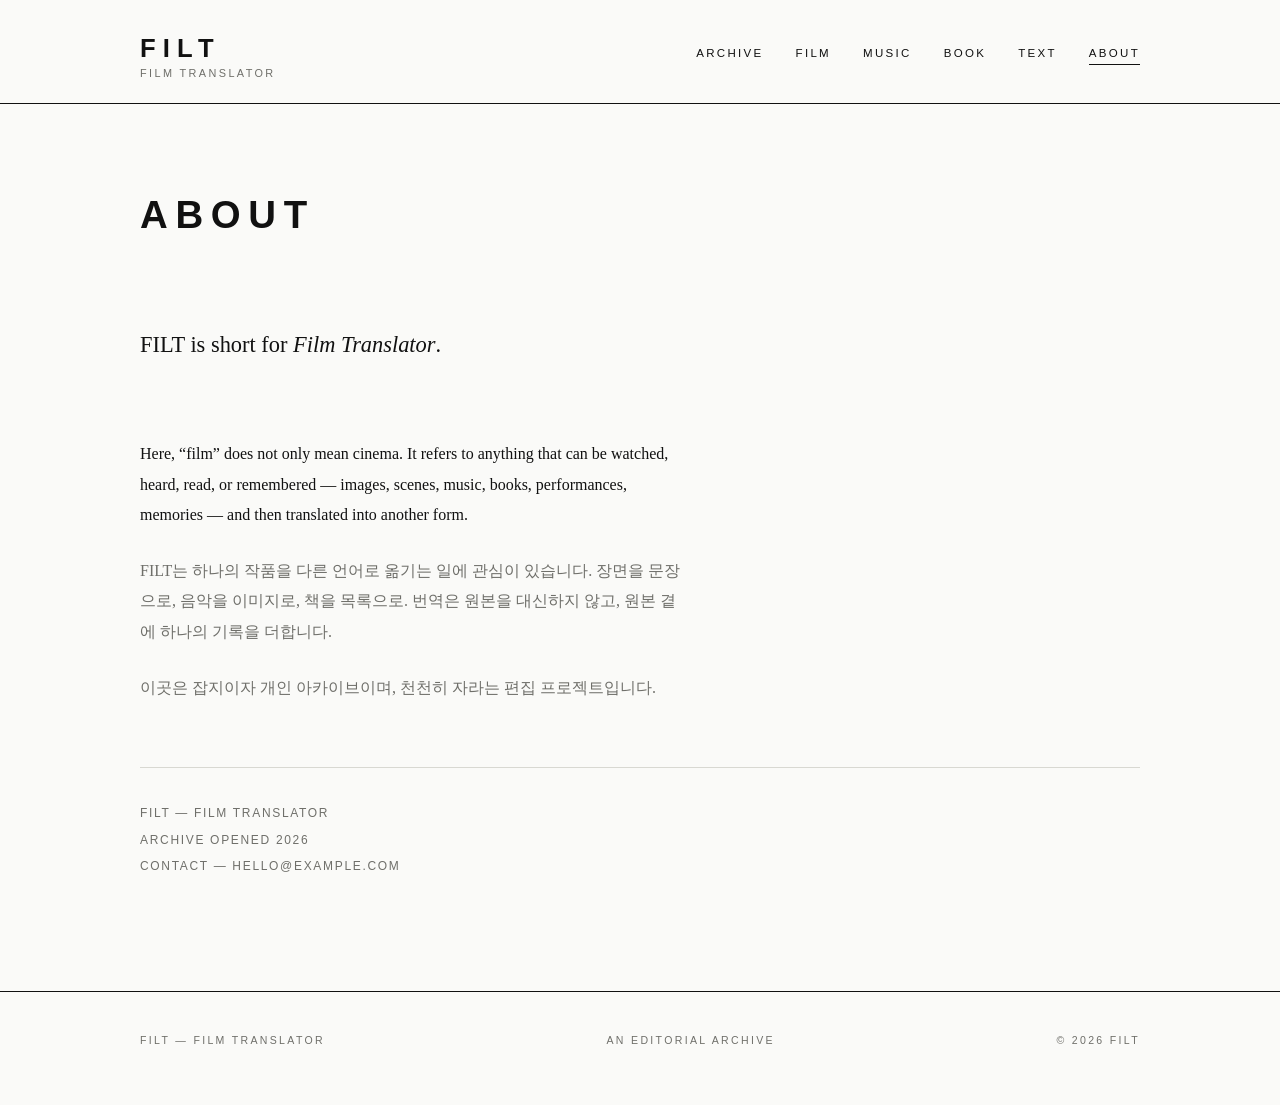
==== about.html @ dd042f9b "Add files via upload" ====
<!DOCTYPE html>
<html lang="ko">
<head>
  <meta charset="UTF-8">
  <meta name="viewport" content="width=device-width, initial-scale=1.0">
  <title>About — FILT</title>
  <meta name="description" content="About FILT — Film Translator.">
  <link rel="stylesheet" href="style.css">
</head>
<body>

  <!-- ==================== HEADER / NAVIGATION ==================== -->
  <header class="site-header">
    <div class="wrap">
      <div class="wordmark">
        <a href="index.html">FILT</a>
        <span class="tagline">Film Translator</span>
      </div>
      <nav class="site-nav">
        <a href="archive.html">Archive</a>
        <a href="archive.html#film">Film</a>
        <a href="archive.html#music">Music</a>
        <a href="archive.html#book">Book</a>
        <a href="archive.html#text">Text</a>
        <a href="about.html" class="active">About</a>
      </nav>
    </div>
  </header>

  <main>
    <div class="wrap">

      <section class="page-head">
        <h1>ABOUT</h1>
      </section>

      <section class="about-body">
        <p class="lede">
          FILT is short for <em>Film Translator</em>.
        </p>

        <p>
          Here, “film” does not only mean cinema. It refers to anything that
          can be watched, heard, read, or remembered — images, scenes, music,
          books, performances, memories — and then translated into another form.
        </p>

        <p class="kr">
          FILT는 하나의 작품을 다른 언어로 옮기는 일에 관심이 있습니다.
          장면을 문장으로, 음악을 이미지로, 책을 목록으로.
          번역은 원본을 대신하지 않고, 원본 곁에 하나의 기록을 더합니다.
        </p>

        <p class="kr">
          이곳은 잡지이자 개인 아카이브이며, 천천히 자라는 편집 프로젝트입니다.
        </p>

        <!-- ============================================================
             TO EDIT: replace the paragraphs above with your own
             statement. Add contact / links below as needed.
             ============================================================ -->
        <div class="about-meta">
          <span>FILT — Film Translator</span><br>
          <span>Archive opened 2026</span><br>
          <span>Contact — <a href="mailto:hello@example.com">hello@example.com</a></span>
          <!-- Replace with your real contact address -->
        </div>
      </section>

    </div>
  </main>

  <!-- ==================== FOOTER ==================== -->
  <footer class="site-footer">
    <div class="wrap">
      <span>FILT — Film Translator</span>
      <span>An editorial archive</span>
      <span>© 2026 FILT</span>
    </div>
  </footer>

</body>
</html>
---- style.css ----
/* ============================================================
   FILT — Film Translator
   Minimal editorial archive
   ============================================================ */

:root {
  --black: #111111;
  --white: #fafaf8;
  --grey: #6f6f6a;
  --grey-light: #b5b5af;
  --line: #d8d8d2;
  --serif: "Georgia", "Times New Roman", "Noto Serif KR", serif;
  --sans: "Helvetica Neue", "Helvetica", "Arial", "Apple SD Gothic Neo", "Noto Sans KR", sans-serif;
  --max: 1080px;
}

* {
  margin: 0;
  padding: 0;
  box-sizing: border-box;
}

html {
  font-size: 16px;
}

body {
  background: var(--white);
  color: var(--black);
  font-family: var(--sans);
  line-height: 1.6;
  -webkit-font-smoothing: antialiased;
}

a {
  color: inherit;
  text-decoration: none;
}

a:hover {
  opacity: 0.55;
}

::selection {
  background: var(--black);
  color: var(--white);
}

.wrap {
  max-width: var(--max);
  margin: 0 auto;
  padding: 0 2.5rem;
}

/* ------------------------------------------------------------
   Header / navigation
   ------------------------------------------------------------ */

.site-header {
  padding: 2.25rem 0 1.5rem;
  border-bottom: 1px solid var(--black);
}

.site-header .wrap {
  display: flex;
  align-items: baseline;
  justify-content: space-between;
  flex-wrap: wrap;
  gap: 1rem 2rem;
}

.wordmark {
  font-family: var(--sans);
  font-weight: 700;
  font-size: 1.6rem;
  letter-spacing: 0.28em;
  line-height: 1;
}

.wordmark a:hover {
  opacity: 1;
}

.tagline {
  display: block;
  margin-top: 0.4rem;
  font-size: 0.68rem;
  letter-spacing: 0.22em;
  text-transform: uppercase;
  color: var(--grey);
  font-weight: 400;
}

.site-nav {
  display: flex;
  gap: 2rem;
  flex-wrap: wrap;
}

.site-nav a {
  font-size: 0.72rem;
  letter-spacing: 0.2em;
  text-transform: uppercase;
}

.site-nav a.active {
  border-bottom: 1px solid var(--black);
  padding-bottom: 2px;
}

/* ------------------------------------------------------------
   Homepage masthead
   ------------------------------------------------------------ */

.masthead {
  padding: 7rem 0 6rem;
  border-bottom: 1px solid var(--line);
}

.masthead h1 {
  font-size: clamp(4.5rem, 14vw, 11rem);
  font-weight: 700;
  letter-spacing: 0.14em;
  line-height: 0.95;
}

.masthead .sub {
  margin-top: 1.5rem;
  font-size: 0.8rem;
  letter-spacing: 0.34em;
  text-transform: uppercase;
  color: var(--grey);
}

.masthead .intro {
  margin-top: 3.5rem;
  max-width: 34em;
  font-family: var(--serif);
  font-size: 1.15rem;
  line-height: 1.85;
  color: var(--black);
}

.masthead .intro em {
  font-style: italic;
}

/* ------------------------------------------------------------
   Section labels
   ------------------------------------------------------------ */

.section-label {
  font-size: 0.68rem;
  letter-spacing: 0.28em;
  text-transform: uppercase;
  color: var(--grey);
  padding: 3.5rem 0 2rem;
}

/* ------------------------------------------------------------
   Archive index — editorial rows, no cards
   ------------------------------------------------------------ */

.entry-list {
  list-style: none;
  border-top: 1px solid var(--line);
}

.entry {
  border-bottom: 1px solid var(--line);
}

.entry a {
  display: grid;
  grid-template-columns: 5rem 9rem 1fr 7rem;
  gap: 2rem;
  align-items: baseline;
  padding: 2.25rem 0;
}

.entry a:hover {
  opacity: 1;
}

.entry a:hover .entry-title {
  text-decoration: underline;
  text-underline-offset: 5px;
  text-decoration-thickness: 1px;
}

.entry-no {
  font-size: 0.8rem;
  letter-spacing: 0.12em;
  color: var(--grey);
  font-variant-numeric: tabular-nums;
}

.entry-cat {
  font-size: 0.66rem;
  letter-spacing: 0.2em;
  text-transform: uppercase;
  color: var(--grey);
}

.entry-title {
  font-size: 1.5rem;
  font-weight: 700;
  letter-spacing: 0.08em;
  line-height: 1.25;
}

.entry-sub {
  display: block;
  margin-top: 0.4rem;
  font-family: var(--serif);
  font-size: 0.95rem;
  font-weight: 400;
  letter-spacing: 0;
  color: var(--grey);
}

.entry-desc {
  display: block;
  margin-top: 0.7rem;
  font-family: var(--serif);
  font-size: 0.9rem;
  font-weight: 400;
  letter-spacing: 0;
  line-height: 1.7;
  color: var(--black);
}

.entry-date {
  font-size: 0.72rem;
  letter-spacing: 0.1em;
  color: var(--grey);
  text-align: right;
  font-variant-numeric: tabular-nums;
}

.entry.placeholder .entry-title,
.entry.placeholder .entry-no,
.entry.placeholder .entry-cat,
.entry.placeholder .entry-date {
  color: var(--grey-light);
}

.entry.placeholder .entry-sub,
.entry.placeholder .entry-desc {
  color: var(--grey-light);
}

/* ------------------------------------------------------------
   Category navigation (homepage)
   ------------------------------------------------------------ */

.category-nav {
  border-top: 1px solid var(--line);
  padding: 4rem 0 6rem;
}

.category-nav ul {
  list-style: none;
  display: flex;
  flex-wrap: wrap;
  gap: 1.5rem 4rem;
}

.category-nav a {
  font-size: 1.1rem;
  font-weight: 700;
  letter-spacing: 0.22em;
}

.category-nav .count {
  font-size: 0.7rem;
  color: var(--grey);
  letter-spacing: 0.1em;
  margin-left: 0.5rem;
  font-weight: 400;
  vertical-align: super;
}

/* ------------------------------------------------------------
   Archive page
   ------------------------------------------------------------ */

.page-head {
  padding: 5rem 0 3rem;
}

.page-head h1 {
  font-size: 2.4rem;
  font-weight: 700;
  letter-spacing: 0.2em;
}

.page-head p {
  margin-top: 1.25rem;
  max-width: 32em;
  font-family: var(--serif);
  color: var(--grey);
  line-height: 1.8;
}

.filter-nav {
  display: flex;
  gap: 2.5rem;
  flex-wrap: wrap;
  padding-bottom: 2.5rem;
}

.filter-nav a {
  font-size: 0.7rem;
  letter-spacing: 0.22em;
  text-transform: uppercase;
  color: var(--grey);
}

.filter-nav a.active {
  color: var(--black);
  border-bottom: 1px solid var(--black);
  padding-bottom: 2px;
}

/* ------------------------------------------------------------
   About page
   ------------------------------------------------------------ */

.about-body {
  padding-bottom: 7rem;
}

.about-body .lede {
  font-family: var(--serif);
  font-size: 1.4rem;
  line-height: 1.8;
  max-width: 30em;
  padding: 2rem 0 3rem;
}

.about-body p {
  font-family: var(--serif);
  max-width: 34em;
  line-height: 1.9;
  margin-bottom: 1.6rem;
}

.about-body .kr {
  color: var(--grey);
}

.about-meta {
  margin-top: 4rem;
  border-top: 1px solid var(--line);
  padding-top: 2rem;
  font-size: 0.75rem;
  letter-spacing: 0.14em;
  text-transform: uppercase;
  color: var(--grey);
  line-height: 2.2;
}

/* ------------------------------------------------------------
   Article page — screenplay / quotation book
   ------------------------------------------------------------ */

.article-head {
  padding: 6rem 0 4rem;
  border-bottom: 1px solid var(--black);
  text-align: center;
}

.article-head .art-no {
  font-size: 0.85rem;
  letter-spacing: 0.3em;
  color: var(--grey);
  font-variant-numeric: tabular-nums;
}

.article-head .art-cat {
  margin-top: 1rem;
  font-size: 0.66rem;
  letter-spacing: 0.3em;
  text-transform: uppercase;
  color: var(--grey);
}

.article-head h1 {
  margin-top: 2.5rem;
  font-size: clamp(3rem, 8vw, 5.5rem);
  font-weight: 700;
  letter-spacing: 0.18em;
  line-height: 1;
}

.article-head .art-sub-kr {
  margin-top: 1.75rem;
  font-family: var(--serif);
  font-size: 1.25rem;
  letter-spacing: 0.3em;
}

.article-head .art-sub-en {
  margin-top: 0.75rem;
  font-size: 0.72rem;
  letter-spacing: 0.24em;
  text-transform: uppercase;
  color: var(--grey);
}

.article-head .art-date {
  margin-top: 2.5rem;
  font-size: 0.7rem;
  letter-spacing: 0.16em;
  color: var(--grey-light);
}

/* --- Article intro note --- */

.article-intro {
  max-width: 34em;
  margin: 0 auto;
  padding: 4rem 0;
  font-family: var(--serif);
  font-size: 1.05rem;
  line-height: 2;
  text-align: center;
  color: var(--grey);
}

/* --- Scenes --- */

.script {
  max-width: 40em;
  margin: 0 auto;
  padding-bottom: 4rem;
}

.scene {
  padding: 3.5rem 0;
  border-top: 1px solid var(--line);
}

.scene:first-child {
  border-top: none;
}

.scene-no {
  font-size: 0.7rem;
  letter-spacing: 0.32em;
  text-transform: uppercase;
  color: var(--grey);
}

.scene-title {
  margin-top: 0.6rem;
  font-size: 0.95rem;
  font-weight: 700;
  letter-spacing: 0.12em;
}

.scene-timestamp {
  margin-top: 0.4rem;
  font-size: 0.68rem;
  letter-spacing: 0.14em;
  color: var(--grey-light);
  font-variant-numeric: tabular-nums;
}

/* Dialogue block — visually distinct: serif, indented, larger */

.line {
  margin-top: 2.5rem;
  padding-left: 2.5rem;
}

.line .character {
  font-size: 0.7rem;
  letter-spacing: 0.28em;
  text-transform: uppercase;
  color: var(--black);
  font-weight: 700;
}

.line .dialogue {
  margin-top: 0.6rem;
  font-family: var(--serif);
  font-size: 1.2rem;
  line-height: 1.9;
  color: var(--black);
}

/* FILT note — quieter than dialogue */

.filt-note {
  margin-top: 2.25rem;
  padding-left: 2.5rem;
  border-left: 1px solid var(--line);
  font-size: 0.82rem;
  line-height: 1.9;
  color: var(--grey);
}

.filt-note .note-label {
  display: block;
  font-size: 0.62rem;
  letter-spacing: 0.28em;
  text-transform: uppercase;
  color: var(--grey-light);
  margin-bottom: 0.4rem;
}

/* Scene image placeholder */

.scene-image {
  margin-top: 2.5rem;
}

.scene-image .image-frame {
  aspect-ratio: 16 / 9;
  background: #ecece7;
  border: 1px solid var(--line);
  display: flex;
  align-items: center;
  justify-content: center;
}

.scene-image .image-frame span {
  font-size: 0.62rem;
  letter-spacing: 0.24em;
  text-transform: uppercase;
  color: var(--grey-light);
}

.scene-image figcaption {
  margin-top: 0.6rem;
  font-size: 0.7rem;
  letter-spacing: 0.1em;
  color: var(--grey-light);
}

/* --- Related --- */

.related {
  border-top: 1px solid var(--black);
  padding: 4rem 0 6rem;
}

.related h2 {
  font-size: 0.75rem;
  letter-spacing: 0.32em;
  text-transform: uppercase;
  font-weight: 700;
  margin-bottom: 2.5rem;
}

.related-list {
  list-style: none;
  border-top: 1px solid var(--line);
}

.related-list li {
  display: grid;
  grid-template-columns: 8rem 1fr;
  gap: 2rem;
  align-items: baseline;
  padding: 1.25rem 0;
  border-bottom: 1px solid var(--line);
}

.related-list .rel-type {
  font-size: 0.64rem;
  letter-spacing: 0.24em;
  text-transform: uppercase;
  color: var(--grey);
}

.related-list .rel-title {
  font-family: var(--serif);
  font-size: 0.95rem;
  color: var(--grey-light);
}

.related-list .rel-title a {
  color: var(--black);
}

/* --- Article footer nav --- */

.article-footer-nav {
  display: flex;
  justify-content: space-between;
  padding: 2.5rem 0 5rem;
  font-size: 0.7rem;
  letter-spacing: 0.2em;
  text-transform: uppercase;
}

.article-footer-nav .disabled {
  color: var(--grey-light);
}

/* ------------------------------------------------------------
   Footer
   ------------------------------------------------------------ */

.site-footer {
  border-top: 1px solid var(--black);
  padding: 2.5rem 0 3.5rem;
}

.site-footer .wrap {
  display: flex;
  justify-content: space-between;
  flex-wrap: wrap;
  gap: 1rem 2rem;
  font-size: 0.66rem;
  letter-spacing: 0.22em;
  text-transform: uppercase;
  color: var(--grey);
}

/* ------------------------------------------------------------
   Responsive
   ------------------------------------------------------------ */

@media (max-width: 800px) {
  .wrap {
    padding: 0 1.4rem;
  }

  .masthead {
    padding: 4.5rem 0 4rem;
  }

  .entry a {
    grid-template-columns: 3.5rem 1fr;
    grid-template-rows: auto auto;
    gap: 0.75rem 1.25rem;
    padding: 1.75rem 0;
  }

  .entry-no {
    grid-row: 1;
  }

  .entry-cat {
    grid-column: 2;
    grid-row: 1;
  }

  .entry-main {
    grid-column: 2;
    grid-row: 2;
  }

  .entry-date {
    grid-column: 2;
    grid-row: 3;
    text-align: left;
  }

  .line {
    padding-left: 1rem;
  }

  .filt-note {
    padding-left: 1rem;
  }

  .related-list li {
    grid-template-columns: 1fr;
    gap: 0.35rem;
  }

  .site-nav {
    gap: 1.25rem;
  }
}
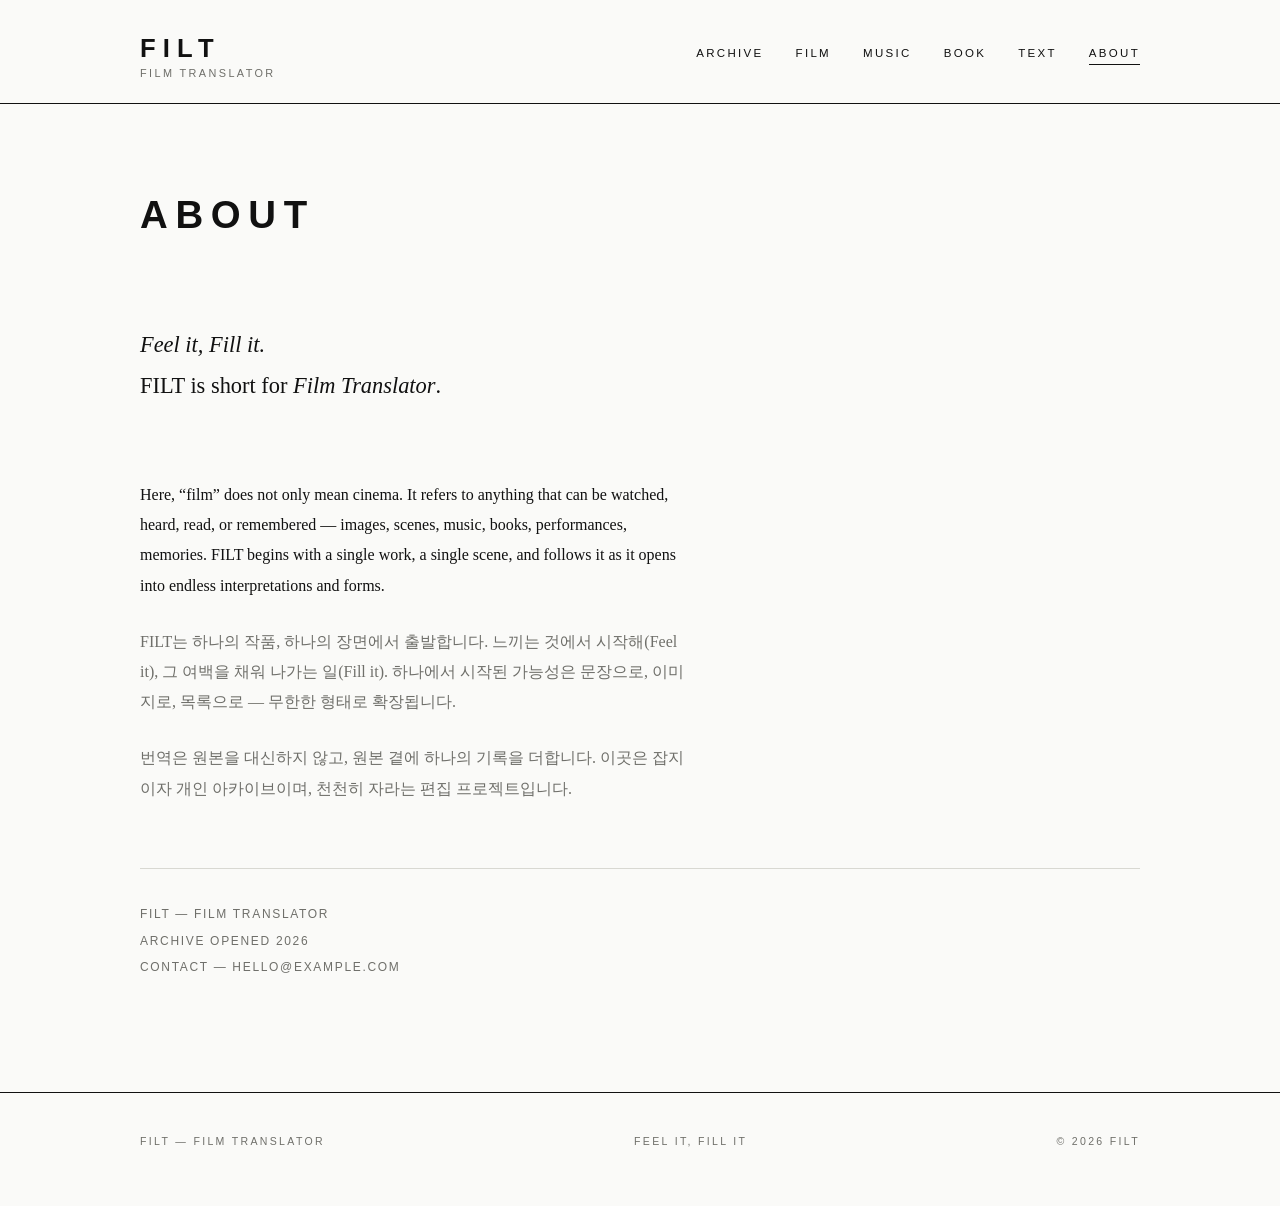
==== commit 0474745e: "Update about.html" ====
--- a/about.html
+++ b/about.html
@@ -4,7 +4,7 @@
   <meta charset="UTF-8">
   <meta name="viewport" content="width=device-width, initial-scale=1.0">
   <title>About — FILT</title>
-  <meta name="description" content="About FILT — Film Translator.">
+  <meta name="description" content="About FILT — Film Translator. Feel it, Fill it.">
   <link rel="stylesheet" href="style.css">
 </head>
 <body>
@@ -36,22 +36,27 @@
 
       <section class="about-body">
         <p class="lede">
+          <em>Feel it, Fill it.</em><br>
           FILT is short for <em>Film Translator</em>.
         </p>
 
         <p>
           Here, “film” does not only mean cinema. It refers to anything that
           can be watched, heard, read, or remembered — images, scenes, music,
-          books, performances, memories — and then translated into another form.
+          books, performances, memories. FILT begins with a single work,
+          a single scene, and follows it as it opens into endless
+          interpretations and forms.
         </p>
 
         <p class="kr">
-          FILT는 하나의 작품을 다른 언어로 옮기는 일에 관심이 있습니다.
-          장면을 문장으로, 음악을 이미지로, 책을 목록으로.
-          번역은 원본을 대신하지 않고, 원본 곁에 하나의 기록을 더합니다.
+          FILT는 하나의 작품, 하나의 장면에서 출발합니다.
+          느끼는 것에서 시작해(Feel it), 그 여백을 채워 나가는 일(Fill it).
+          하나에서 시작된 가능성은 문장으로, 이미지로, 목록으로 —
+          무한한 형태로 확장됩니다.
         </p>
 
         <p class="kr">
+          번역은 원본을 대신하지 않고, 원본 곁에 하나의 기록을 더합니다.
           이곳은 잡지이자 개인 아카이브이며, 천천히 자라는 편집 프로젝트입니다.
         </p>
 
@@ -74,7 +79,7 @@
   <footer class="site-footer">
     <div class="wrap">
       <span>FILT — Film Translator</span>
-      <span>An editorial archive</span>
+      <span>Feel it, Fill it</span>
       <span>© 2026 FILT</span>
     </div>
   </footer>
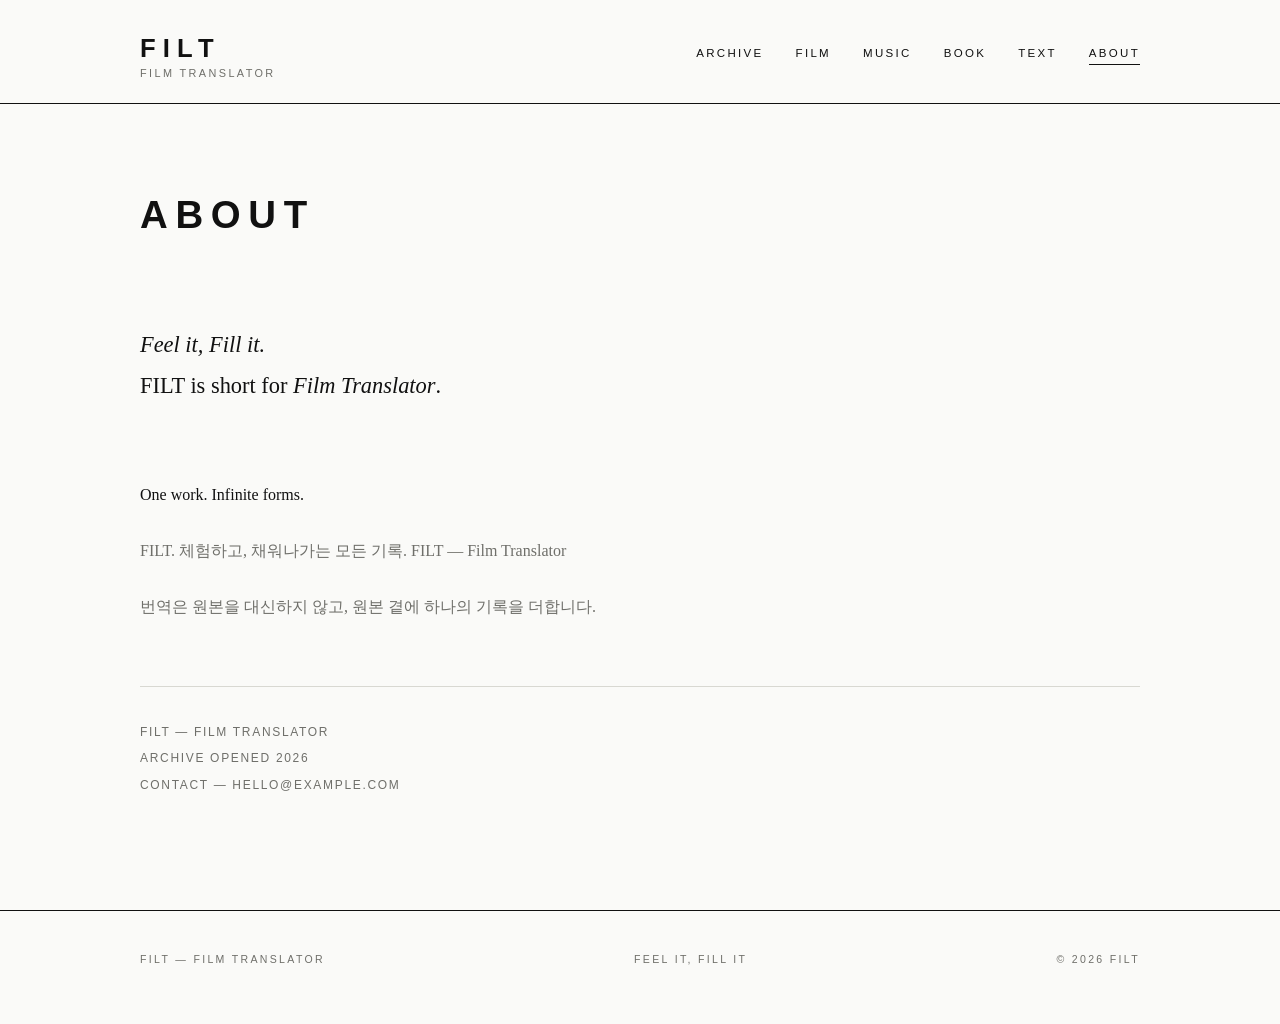
==== commit 870c4ec6: "Update about.html" ====
--- a/about.html
+++ b/about.html
@@ -41,23 +41,21 @@
         </p>
 
         <p>
-          Here, “film” does not only mean cinema. It refers to anything that
-          can be watched, heard, read, or remembered — images, scenes, music,
-          books, performances, memories. FILT begins with a single work,
-          a single scene, and follows it as it opens into endless
-          interpretations and forms.
+         One work.
+         Infinite forms.
+
         </p>
 
         <p class="kr">
-          FILT는 하나의 작품, 하나의 장면에서 출발합니다.
-          느끼는 것에서 시작해(Feel it), 그 여백을 채워 나가는 일(Fill it).
-          하나에서 시작된 가능성은 문장으로, 이미지로, 목록으로 —
-          무한한 형태로 확장됩니다.
+          FILT.
+          체험하고, 채워나가는 모든 기록.
+
+          FILT — Film Translator
         </p>
 
         <p class="kr">
           번역은 원본을 대신하지 않고, 원본 곁에 하나의 기록을 더합니다.
-          이곳은 잡지이자 개인 아카이브이며, 천천히 자라는 편집 프로젝트입니다.
+        
         </p>
 
         <!-- ============================================================
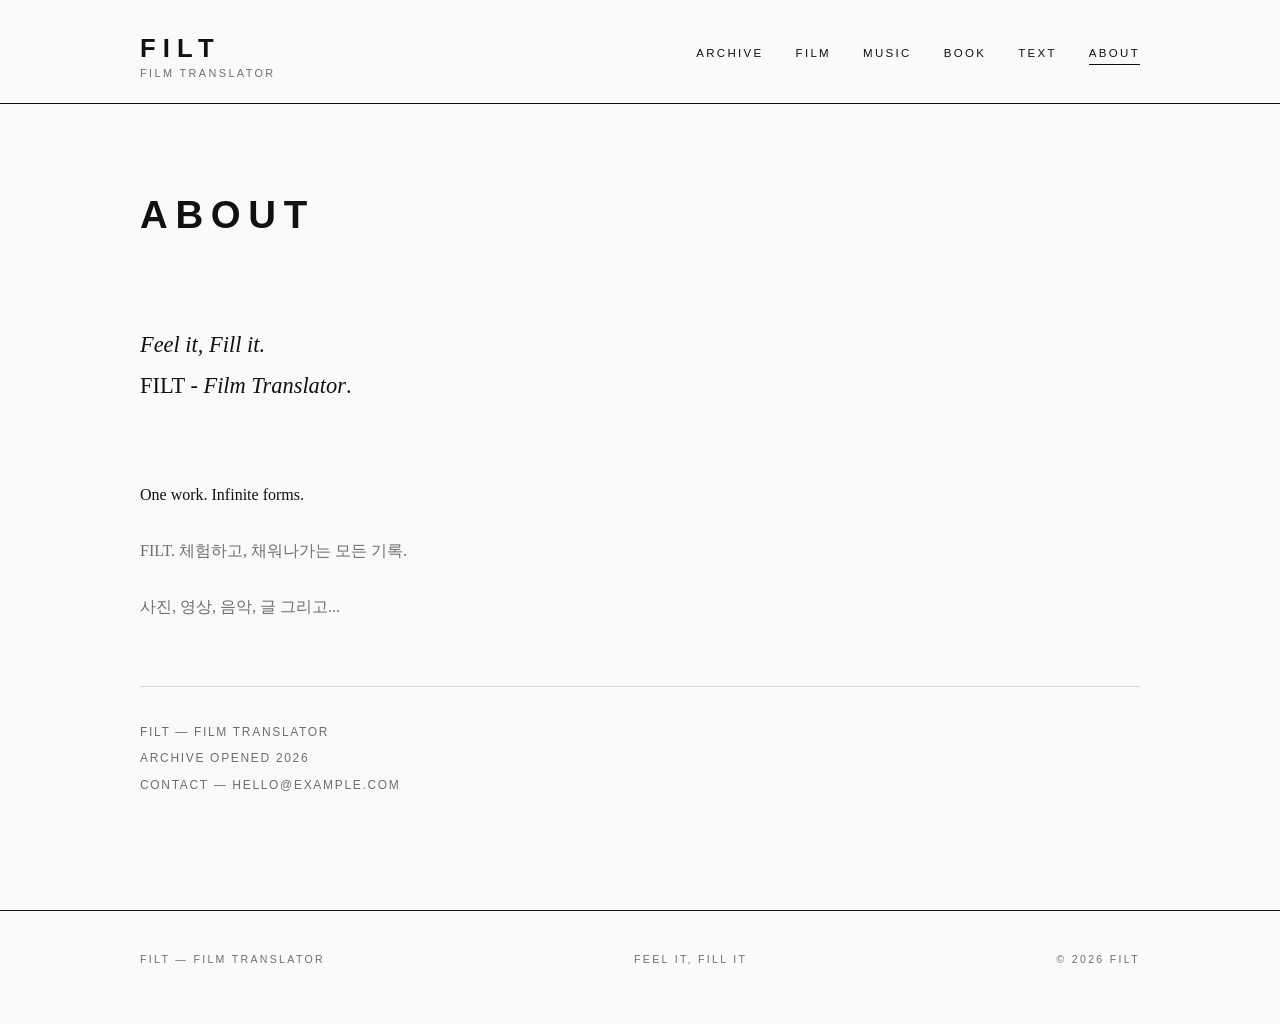
==== commit 187e485e: "Update about.html" ====
--- a/about.html
+++ b/about.html
@@ -37,7 +37,7 @@
       <section class="about-body">
         <p class="lede">
           <em>Feel it, Fill it.</em><br>
-          FILT is short for <em>Film Translator</em>.
+          FILT - <em>Film Translator</em>.
         </p>
 
         <p>
@@ -50,11 +50,11 @@
           FILT.
           체험하고, 채워나가는 모든 기록.
 
-          FILT — Film Translator
+        
         </p>
 
         <p class="kr">
-          번역은 원본을 대신하지 않고, 원본 곁에 하나의 기록을 더합니다.
+          사진, 영상, 음악, 글 그리고...
         
         </p>
 
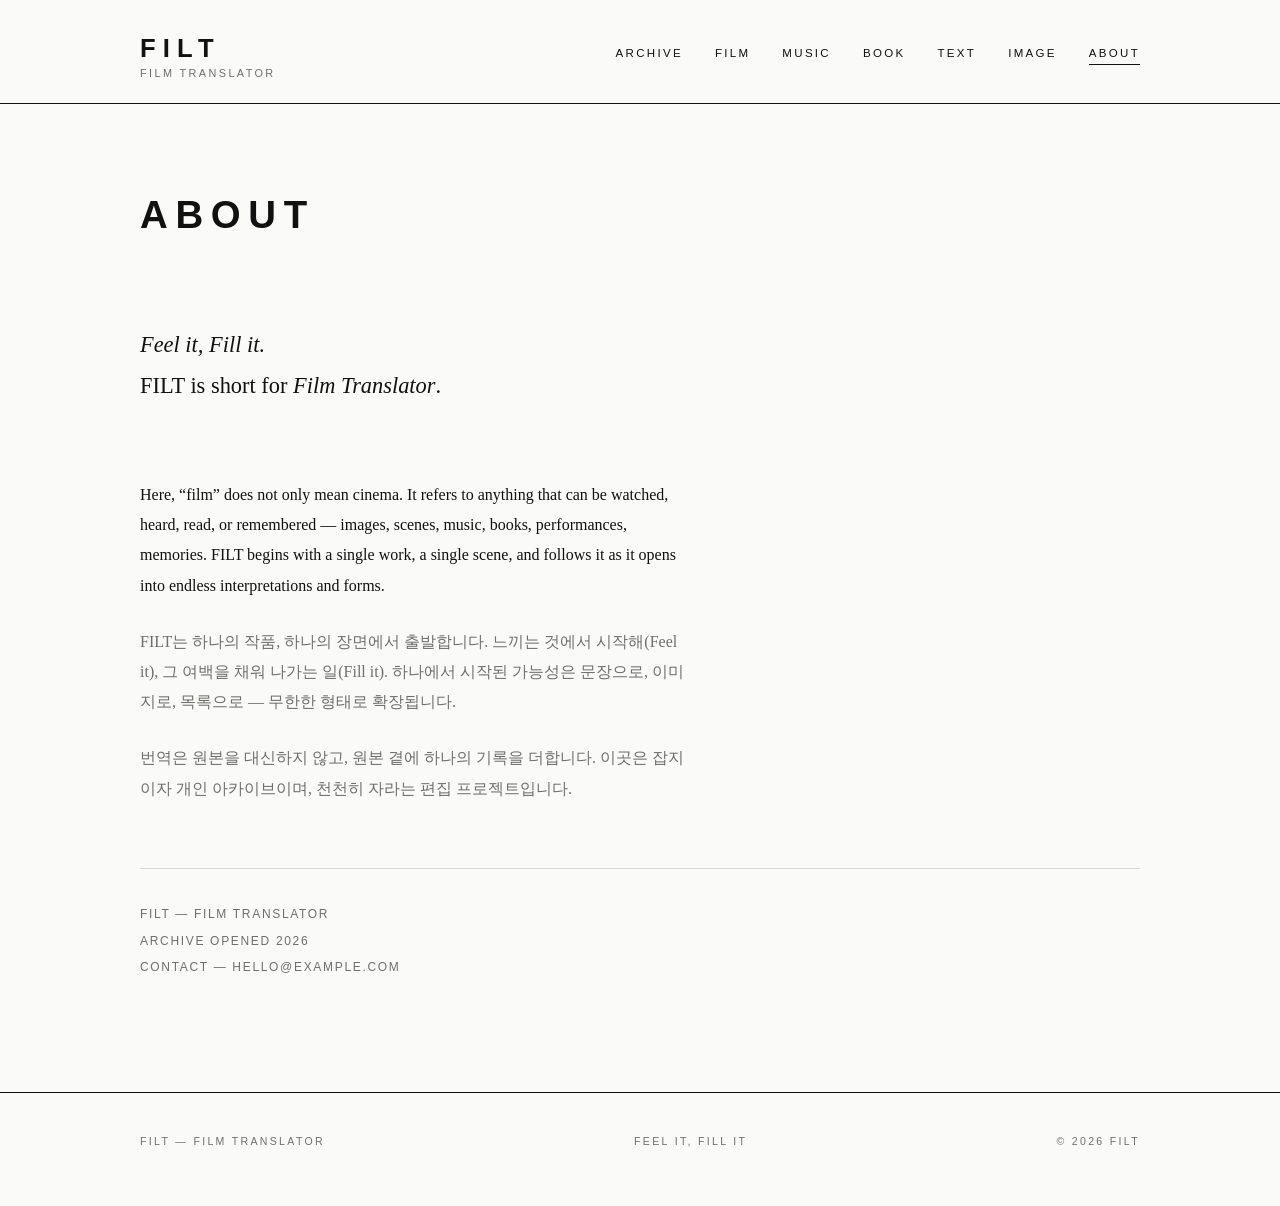
==== commit a7c174dc: "Add files via upload" ====
--- a/about.html
+++ b/about.html
@@ -18,10 +18,11 @@
       </div>
       <nav class="site-nav">
         <a href="archive.html">Archive</a>
-        <a href="archive.html#film">Film</a>
-        <a href="archive.html#music">Music</a>
-        <a href="archive.html#book">Book</a>
-        <a href="archive.html#text">Text</a>
+        <a href="film.html">Film</a>
+        <a href="music.html">Music</a>
+        <a href="book.html">Book</a>
+        <a href="text.html">Text</a>
+        <a href="image.html">Image</a>
         <a href="about.html" class="active">About</a>
       </nav>
     </div>
@@ -37,25 +38,27 @@
       <section class="about-body">
         <p class="lede">
           <em>Feel it, Fill it.</em><br>
-          FILT - <em>Film Translator</em>.
+          FILT is short for <em>Film Translator</em>.
         </p>
 
         <p>
-         One work.
-         Infinite forms.
-
+          Here, “film” does not only mean cinema. It refers to anything that
+          can be watched, heard, read, or remembered — images, scenes, music,
+          books, performances, memories. FILT begins with a single work,
+          a single scene, and follows it as it opens into endless
+          interpretations and forms.
         </p>
 
         <p class="kr">
-          FILT.
-          체험하고, 채워나가는 모든 기록.
-
-        
+          FILT는 하나의 작품, 하나의 장면에서 출발합니다.
+          느끼는 것에서 시작해(Feel it), 그 여백을 채워 나가는 일(Fill it).
+          하나에서 시작된 가능성은 문장으로, 이미지로, 목록으로 —
+          무한한 형태로 확장됩니다.
         </p>
 
         <p class="kr">
-          사진, 영상, 음악, 글 그리고...
-        
+          번역은 원본을 대신하지 않고, 원본 곁에 하나의 기록을 더합니다.
+          이곳은 잡지이자 개인 아카이브이며, 천천히 자라는 편집 프로젝트입니다.
         </p>
 
         <!-- ============================================================
--- a/style.css
+++ b/style.css
@@ -250,6 +250,17 @@
   color: var(--grey-light);
 }
 
+/* Empty category page note — quiet, editorial */
+
+.empty-note {
+  border-top: 1px solid var(--line);
+  padding: 4rem 0 10rem;
+  font-family: var(--serif);
+  color: var(--grey-light);
+  line-height: 1.9;
+  max-width: 30em;
+}
+
 /* ------------------------------------------------------------
    Category navigation (homepage)
    ------------------------------------------------------------ */
@@ -282,7 +293,7 @@
 }
 
 /* ------------------------------------------------------------
-   Archive page
+   Archive & category pages
    ------------------------------------------------------------ */
 
 .page-head {
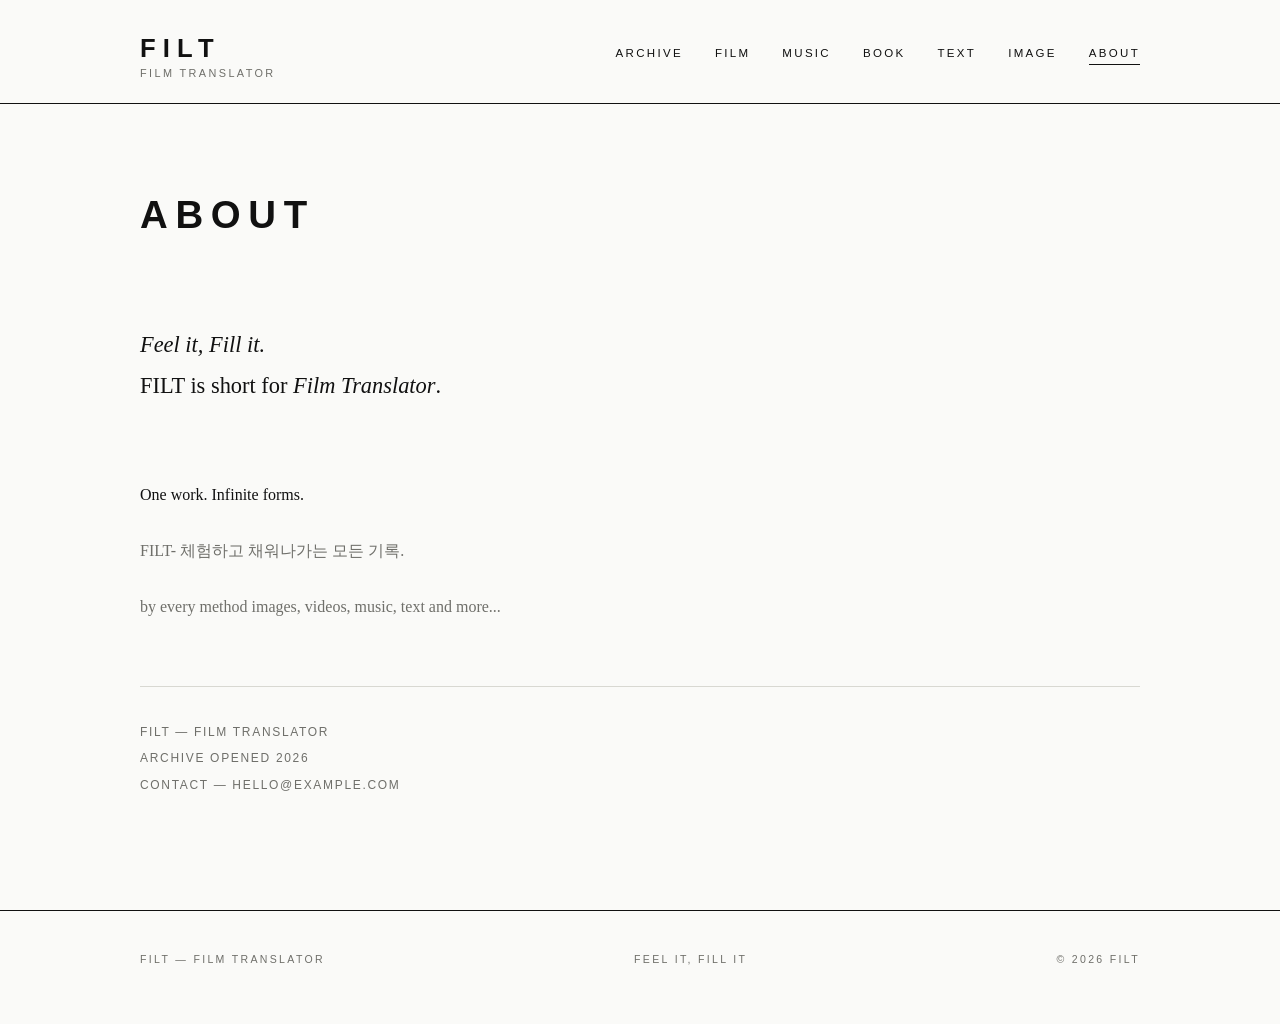
==== commit c4e6f766: "Update about.html" ====
--- a/about.html
+++ b/about.html
@@ -42,23 +42,18 @@
         </p>
 
         <p>
-          Here, “film” does not only mean cinema. It refers to anything that
-          can be watched, heard, read, or remembered — images, scenes, music,
-          books, performances, memories. FILT begins with a single work,
-          a single scene, and follows it as it opens into endless
-          interpretations and forms.
+          One work.
+          Infinite forms.
         </p>
 
         <p class="kr">
-          FILT는 하나의 작품, 하나의 장면에서 출발합니다.
-          느끼는 것에서 시작해(Feel it), 그 여백을 채워 나가는 일(Fill it).
-          하나에서 시작된 가능성은 문장으로, 이미지로, 목록으로 —
-          무한한 형태로 확장됩니다.
+          FILT-
+          체험하고 채워나가는 모든 기록.
         </p>
 
         <p class="kr">
-          번역은 원본을 대신하지 않고, 원본 곁에 하나의 기록을 더합니다.
-          이곳은 잡지이자 개인 아카이브이며, 천천히 자라는 편집 프로젝트입니다.
+          by every method
+          images, videos, music, text and more...
         </p>
 
         <!-- ============================================================
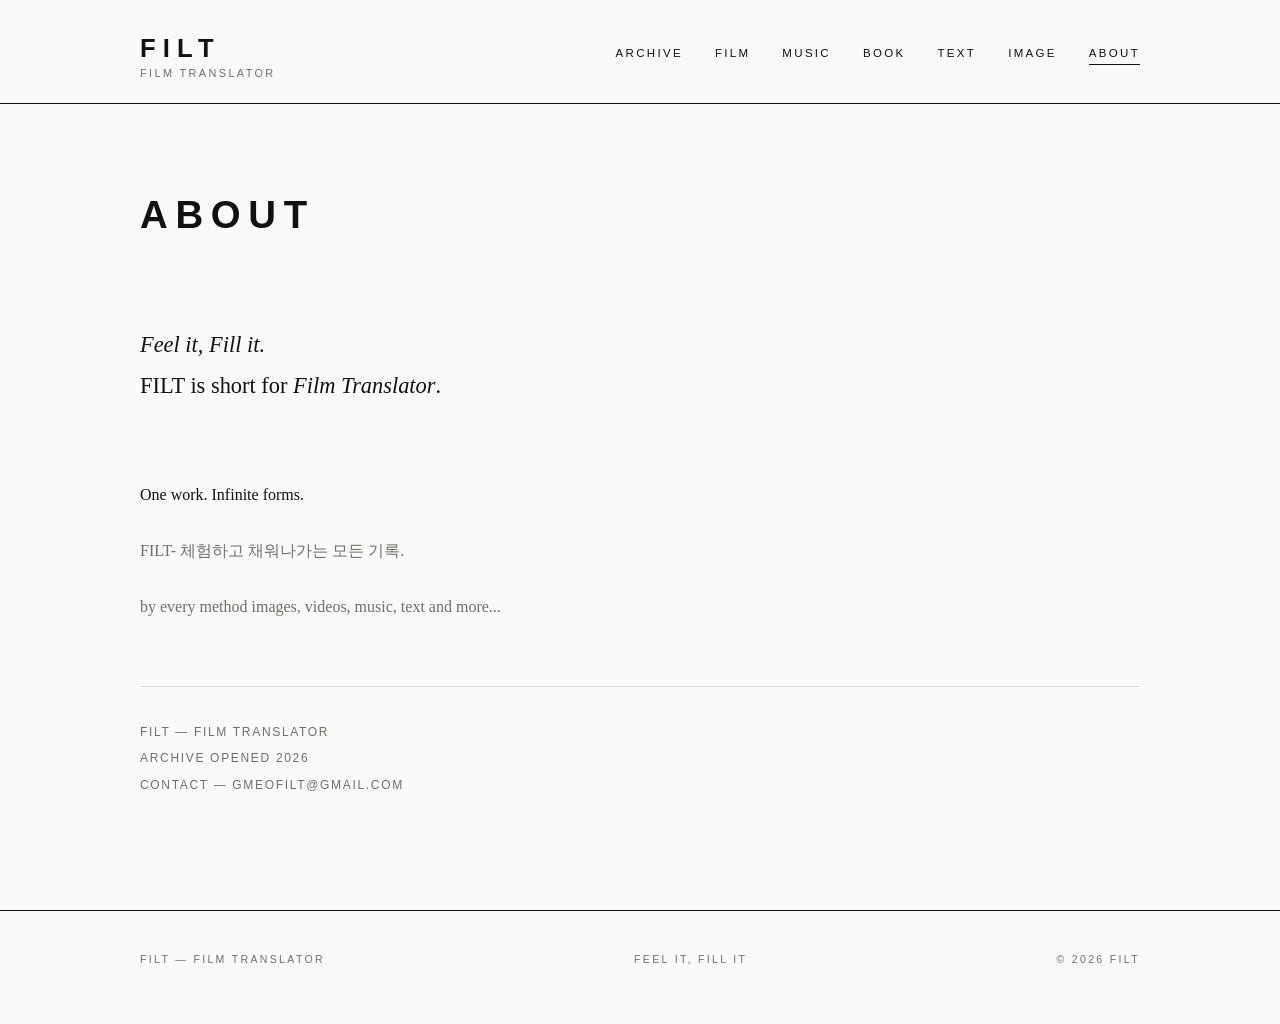
==== commit 6661be5b: "Update about.html" ====
--- a/about.html
+++ b/about.html
@@ -63,7 +63,7 @@
         <div class="about-meta">
           <span>FILT — Film Translator</span><br>
           <span>Archive opened 2026</span><br>
-          <span>Contact — <a href="mailto:hello@example.com">hello@example.com</a></span>
+          <span>Contact — <a href="mailto:gmeofilt@gmail.com">gmeofilt@gmail.com</a></span>
           <!-- Replace with your real contact address -->
         </div>
       </section>
